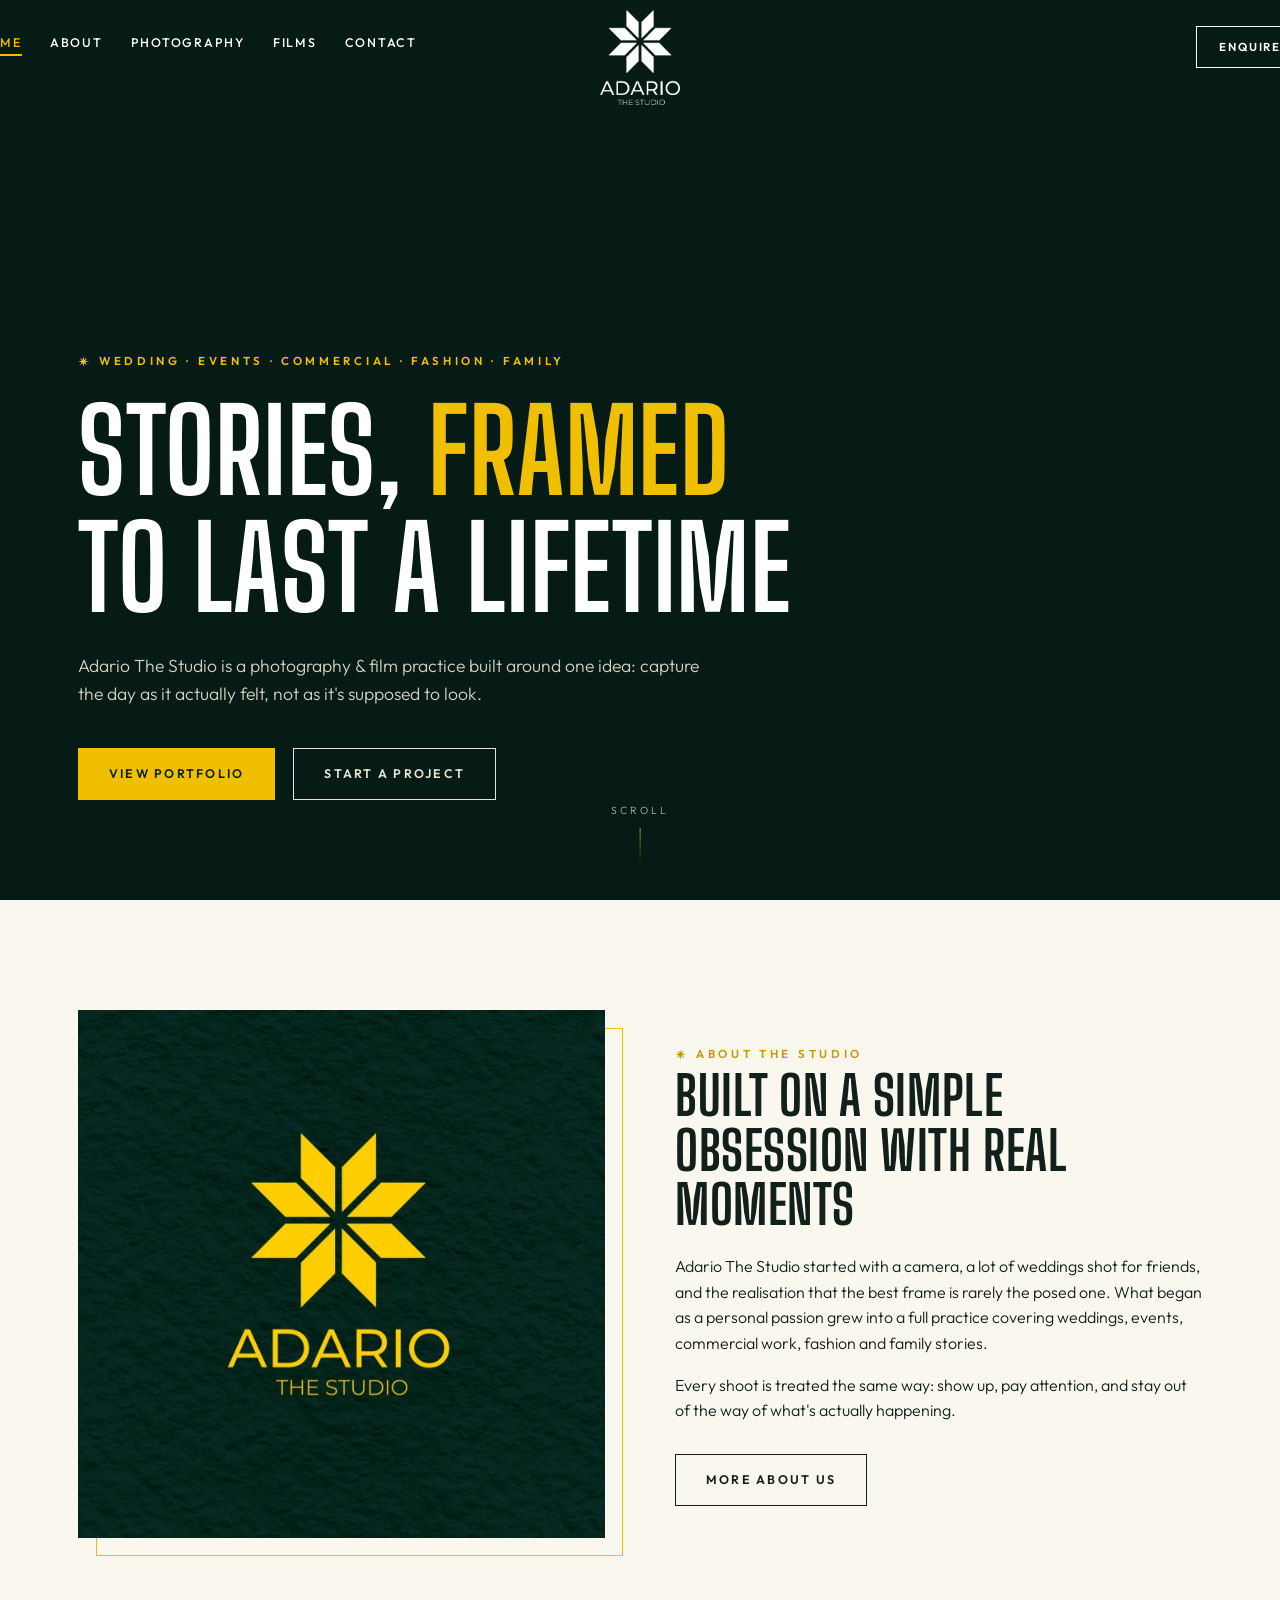
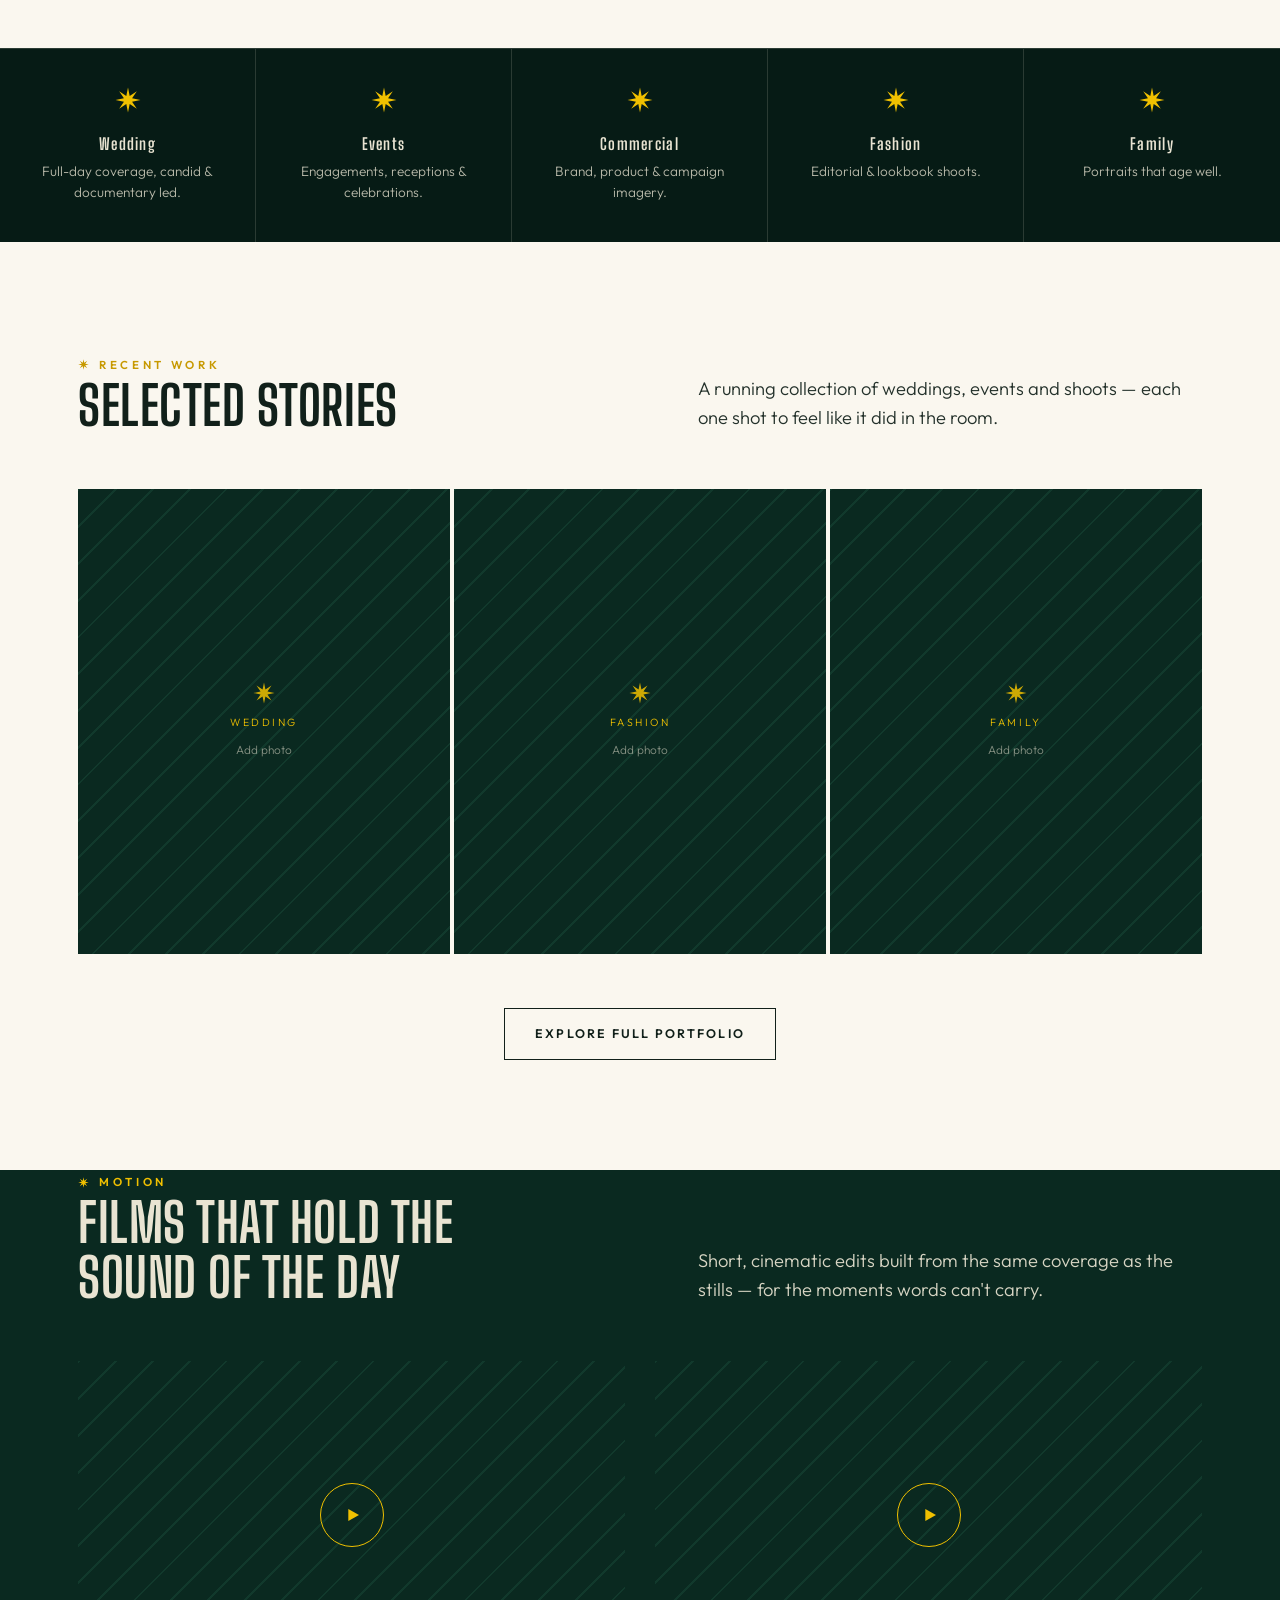
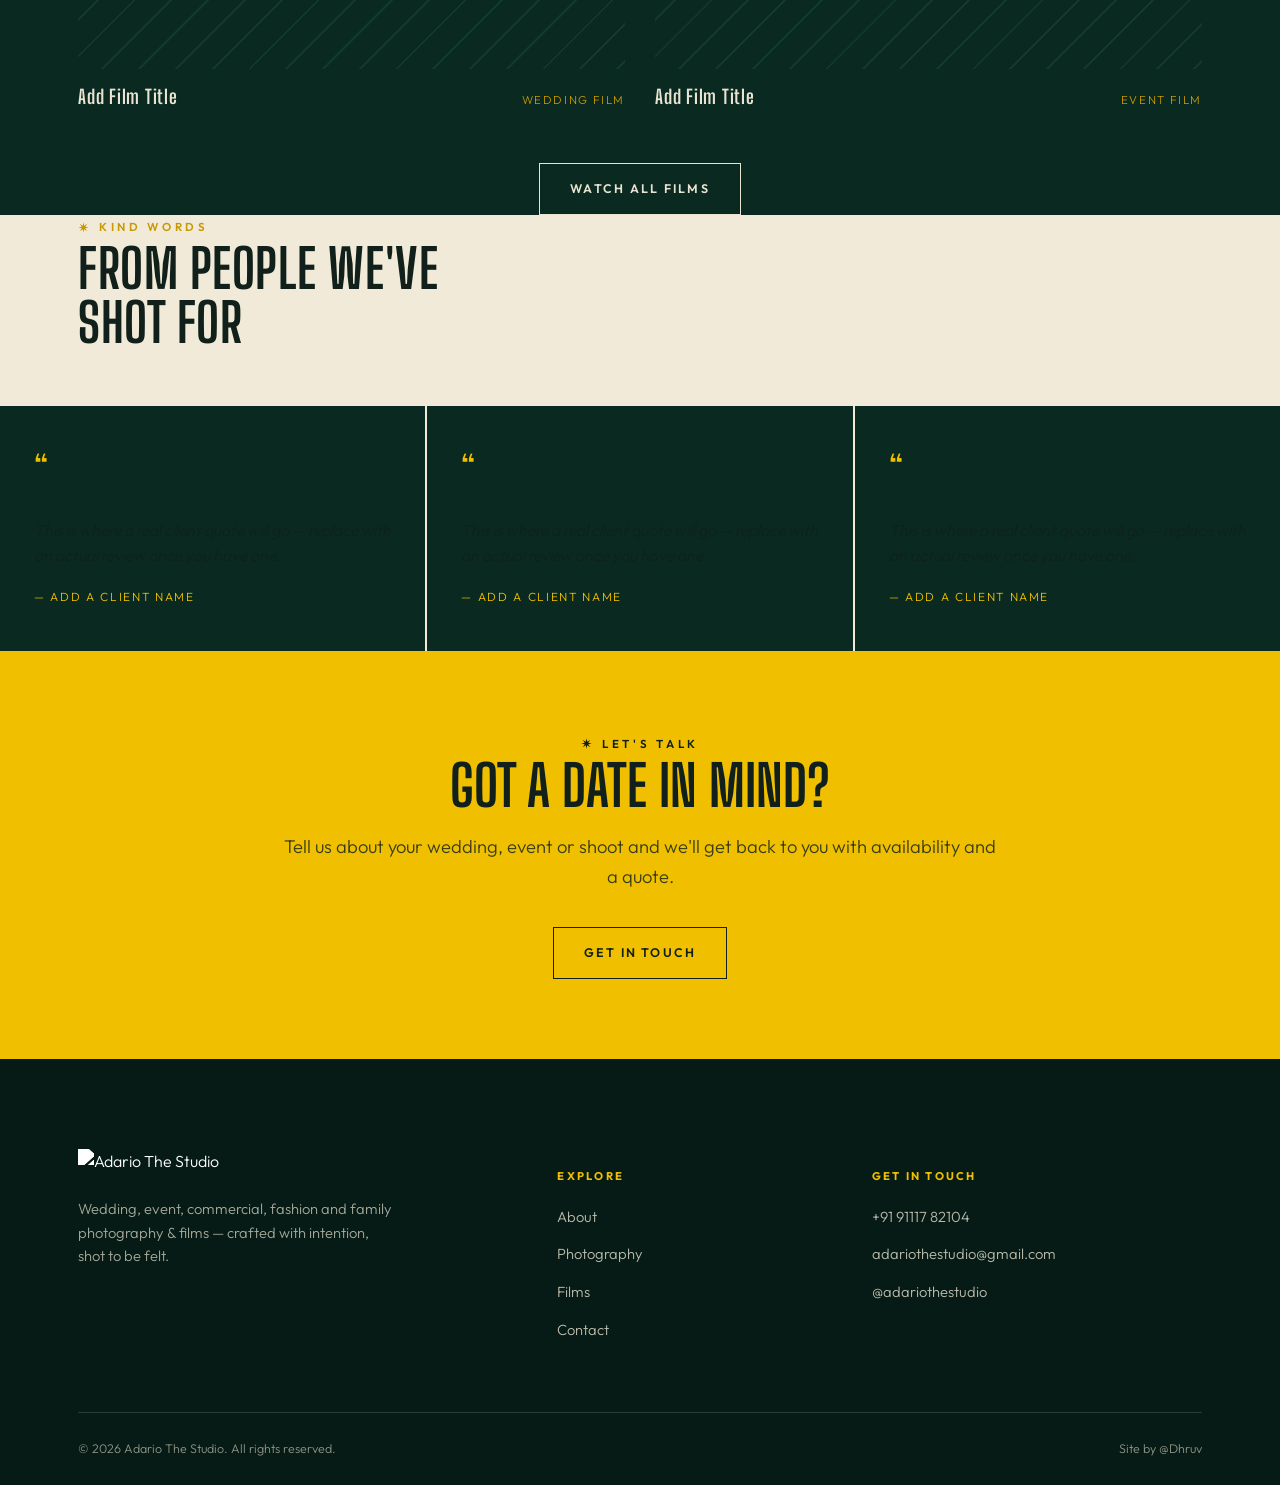
==== index.html @ 3beecd68 "first commit" ====
<!DOCTYPE html>
<html lang="en">
<head>
<meta charset="UTF-8">
<meta name="viewport" content="width=device-width, initial-scale=1.0">
<title>Adario The Studio</title>
<meta name="description" content="Adario The Studio shoots weddings, events, commercial, fashion and family stories — photography and films built to be felt, not just seen.">
<link rel="icon" href="images/adario.jpg">
<link rel="stylesheet" href="styles.css">
</head>
<body>

<a href="#main" class="skip-link">Skip to content</a>

<header class="site-header" id="siteHeader">
  <div class="container header-grid">
    <nav class="main-nav" id="mainNav" aria-label="Primary">
      <ul>
        <li><a href="index.html" aria-current="page">Home</a></li>
        <li><a href="about.html">About</a></li>
        <li><a href="photography.html">Photography</a></li>
        <li><a href="films.html">Films</a></li>
        <li><a href="contact.html">Contact</a></li>
      </ul>
    </nav>

    <a href="index.html" class="brand">
      <img src="images/Asset.png" alt="Adario The Studio logo">
    </a>

    <div class="header-actions">
      <a href="contact.html" class="nav-cta">Enquire</a>
      <button class="nav-toggle" id="navToggle" aria-expanded="false" aria-controls="mainNav" aria-label="Toggle menu"><span></span></button>
    </div>
  </div>
</header>

<main id="main">

  <!-- ============ HERO ============ -->
   <section class="hero">
    <div class="container hero-content">
      <span class="eyebrow">
        <svg class="star" viewBox="0 0 100 100" aria-hidden="true"><path d="M 50.0,2.0 L 56.51,34.29 L 83.94,16.06 L 65.71,43.49 L 98.0,50.0 L 65.71,56.51 L 83.94,83.94 L 56.51,65.71 L 50.0,98.0 L 43.49,65.71 L 16.06,83.94 L 34.29,56.51 L 2.0,50.0 L 34.29,43.49 L 16.06,16.06 L 43.49,34.29 Z"/></svg>
        Wedding · Events · Commercial · Fashion · Family
      </span>
      <h1 class="hero-title">Stories, <em>framed</em><br>to last a lifetime</h1>
      <p class="hero-sub">Adario The Studio is a photography &amp; film practice built around one idea: capture the day as it actually felt, not as it's supposed to look.</p>
      <div class="hero-actions">
        <a href="photography.html" class="btn btn-gold">View Portfolio</a>
        <a href="contact.html" class="btn btn-outline">Start a Project</a>
      </div>
    </div>
    <span class="scroll-cue">Scroll</span>
  </section> 

  <!-- ============ ABOUT TEASER ============ -->
  <section class="section">
    <div class="container split reveal">
      <div class="split-media">
        <img src="images/adario.jpg" alt="Adario The Studio brand seal">
        <div class="frame" aria-hidden="true"></div>
      </div>
      <div>
        <span class="eyebrow">
          <svg class="star" viewBox="0 0 100 100" aria-hidden="true"><path d="M 50.0,2.0 L 56.51,34.29 L 83.94,16.06 L 65.71,43.49 L 98.0,50.0 L 65.71,56.51 L 83.94,83.94 L 56.51,65.71 L 50.0,98.0 L 43.49,65.71 L 16.06,83.94 L 34.29,56.51 L 2.0,50.0 L 34.29,43.49 L 16.06,16.06 L 43.49,34.29 Z"/></svg>
          About The Studio
        </span>
        <h2 class="heading-lg">Built on a simple obsession with real moments</h2>
        <div class="body-copy">
          <p>Adario The Studio started with a camera, a lot of weddings shot for friends, and the realisation that the best frame is rarely the posed one. What began as a personal passion grew into a full practice covering weddings, events, commercial work, fashion and family stories.</p>
          <p>Every shoot is treated the same way: show up, pay attention, and stay out of the way of what's actually happening.</p>
        </div>
        <a href="about.html" class="btn btn-outline" style="margin-top:30px;">More About Us</a>
      </div>
    </div>
  </section>

  <!-- ============ SERVICES STRIP ============ -->
  <section class="section--ink" style="padding: 0;">
    <div class="services-grid">
      <div class="service-card">
        <svg class="star" viewBox="0 0 100 100" aria-hidden="true"><path d="M 50.0,2.0 L 56.51,34.29 L 83.94,16.06 L 65.71,43.49 L 98.0,50.0 L 65.71,56.51 L 83.94,83.94 L 56.51,65.71 L 50.0,98.0 L 43.49,65.71 L 16.06,83.94 L 34.29,56.51 L 2.0,50.0 L 34.29,43.49 L 16.06,16.06 L 43.49,34.29 Z"/></svg>
        <h3>Wedding</h3>
        <p>Full-day coverage, candid &amp; documentary led.</p>
      </div>
      <div class="service-card">
        <svg class="star" viewBox="0 0 100 100" aria-hidden="true"><path d="M 50.0,2.0 L 56.51,34.29 L 83.94,16.06 L 65.71,43.49 L 98.0,50.0 L 65.71,56.51 L 83.94,83.94 L 56.51,65.71 L 50.0,98.0 L 43.49,65.71 L 16.06,83.94 L 34.29,56.51 L 2.0,50.0 L 34.29,43.49 L 16.06,16.06 L 43.49,34.29 Z"/></svg>
        <h3>Events</h3>
        <p>Engagements, receptions &amp; celebrations.</p>
      </div>
      <div class="service-card">
        <svg class="star" viewBox="0 0 100 100" aria-hidden="true"><path d="M 50.0,2.0 L 56.51,34.29 L 83.94,16.06 L 65.71,43.49 L 98.0,50.0 L 65.71,56.51 L 83.94,83.94 L 56.51,65.71 L 50.0,98.0 L 43.49,65.71 L 16.06,83.94 L 34.29,56.51 L 2.0,50.0 L 34.29,43.49 L 16.06,16.06 L 43.49,34.29 Z"/></svg>
        <h3>Commercial</h3>
        <p>Brand, product &amp; campaign imagery.</p>
      </div>
      <div class="service-card">
        <svg class="star" viewBox="0 0 100 100" aria-hidden="true"><path d="M 50.0,2.0 L 56.51,34.29 L 83.94,16.06 L 65.71,43.49 L 98.0,50.0 L 65.71,56.51 L 83.94,83.94 L 56.51,65.71 L 50.0,98.0 L 43.49,65.71 L 16.06,83.94 L 34.29,56.51 L 2.0,50.0 L 34.29,43.49 L 16.06,16.06 L 43.49,34.29 Z"/></svg>
        <h3>Fashion</h3>
        <p>Editorial &amp; lookbook shoots.</p>
      </div>
      <div class="service-card">
        <svg class="star" viewBox="0 0 100 100" aria-hidden="true"><path d="M 50.0,2.0 L 56.51,34.29 L 83.94,16.06 L 65.71,43.49 L 98.0,50.0 L 65.71,56.51 L 83.94,83.94 L 56.51,65.71 L 50.0,98.0 L 43.49,65.71 L 16.06,83.94 L 34.29,56.51 L 2.0,50.0 L 34.29,43.49 L 16.06,16.06 L 43.49,34.29 Z"/></svg>
        <h3>Family</h3>
        <p>Portraits that age well.</p>
      </div>
    </div>
  </section>

  <!-- ============ PORTFOLIO PREVIEW ============ -->
  <section class="section">
    <div class="container">
      <div class="section-head reveal">
        <div>
          <span class="eyebrow">
            <svg class="star" viewBox="0 0 100 100" aria-hidden="true"><path d="M 50.0,2.0 L 56.51,34.29 L 83.94,16.06 L 65.71,43.49 L 98.0,50.0 L 65.71,56.51 L 83.94,83.94 L 56.51,65.71 L 50.0,98.0 L 43.49,65.71 L 16.06,83.94 L 34.29,56.51 L 2.0,50.0 L 34.29,43.49 L 16.06,16.06 L 43.49,34.29 Z"/></svg>
            Recent Work
          </span>
          <h2 class="heading-lg">Selected stories</h2>
        </div>
        <p class="lede">A running collection of weddings, events and shoots — each one shot to feel like it did in the room.</p>
      </div>

      <div class="portfolio-grid reveal">
        <a class="tile" href="photography.html">
          <div class="tile-placeholder">
            <svg class="star" viewBox="0 0 100 100" aria-hidden="true"><path d="M 50.0,2.0 L 56.51,34.29 L 83.94,16.06 L 65.71,43.49 L 98.0,50.0 L 65.71,56.51 L 83.94,83.94 L 56.51,65.71 L 50.0,98.0 L 43.49,65.71 L 16.06,83.94 L 34.29,56.51 L 2.0,50.0 L 34.29,43.49 L 16.06,16.06 L 43.49,34.29 Z"/></svg>
            <span class="cat">Wedding</span>
            <span class="hint">Add photo</span>
          </div>
          <div class="tile-overlay"><span>View Story</span></div>
        </a>
        <a class="tile" href="photography.html">
          <div class="tile-placeholder">
            <svg class="star" viewBox="0 0 100 100" aria-hidden="true"><path d="M 50.0,2.0 L 56.51,34.29 L 83.94,16.06 L 65.71,43.49 L 98.0,50.0 L 65.71,56.51 L 83.94,83.94 L 56.51,65.71 L 50.0,98.0 L 43.49,65.71 L 16.06,83.94 L 34.29,56.51 L 2.0,50.0 L 34.29,43.49 L 16.06,16.06 L 43.49,34.29 Z"/></svg>
            <span class="cat">Fashion</span>
            <span class="hint">Add photo</span>
          </div>
          <div class="tile-overlay"><span>View Story</span></div>
        </a>
        <a class="tile" href="photography.html">
          <div class="tile-placeholder">
            <svg class="star" viewBox="0 0 100 100" aria-hidden="true"><path d="M 50.0,2.0 L 56.51,34.29 L 83.94,16.06 L 65.71,43.49 L 98.0,50.0 L 65.71,56.51 L 83.94,83.94 L 56.51,65.71 L 50.0,98.0 L 43.49,65.71 L 16.06,83.94 L 34.29,56.51 L 2.0,50.0 L 34.29,43.49 L 16.06,16.06 L 43.49,34.29 Z"/></svg>
            <span class="cat">Family</span>
            <span class="hint">Add photo</span>
          </div>
          <div class="tile-overlay"><span>View Story</span></div>
        </a>
      </div>

      <div style="text-align:center; margin-top:54px;" class="reveal">
        <a href="photography.html" class="btn btn-outline">Explore Full Portfolio</a>
      </div>
    </div>
  </section>

  <!-- ============ FILMS PREVIEW ============ -->
  <section class="section--dark">
    <div class="container">
      <div class="section-head reveal">
        <div>
          <span class="eyebrow">
            <svg class="star" viewBox="0 0 100 100" aria-hidden="true"><path d="M 50.0,2.0 L 56.51,34.29 L 83.94,16.06 L 65.71,43.49 L 98.0,50.0 L 65.71,56.51 L 83.94,83.94 L 56.51,65.71 L 50.0,98.0 L 43.49,65.71 L 16.06,83.94 L 34.29,56.51 L 2.0,50.0 L 34.29,43.49 L 16.06,16.06 L 43.49,34.29 Z"/></svg>
            Motion
          </span>
          <h2 class="heading-lg">Films that hold the sound of the day</h2>
        </div>
        <p class="lede">Short, cinematic edits built from the same coverage as the stills — for the moments words can't carry.</p>
      </div>

      <div class="films-grid reveal">
        <a class="film-card" href="films.html">
          <div class="film-frame">
            <div class="play-btn"><svg viewBox="0 0 24 24"><path d="M5 3l16 9-16 9V3z"/></svg></div>
          </div>
          <div class="film-meta"><h3>Add Film Title</h3><span>Wedding Film</span></div>
        </a>
        <a class="film-card" href="films.html">
          <div class="film-frame">
            <div class="play-btn"><svg viewBox="0 0 24 24"><path d="M5 3l16 9-16 9V3z"/></svg></div>
          </div>
          <div class="film-meta"><h3>Add Film Title</h3><span>Event Film</span></div>
        </a>
      </div>

      <div style="text-align:center; margin-top:54px;" class="reveal">
        <a href="films.html" class="btn btn-outline">Watch All Films</a>
      </div>
    </div>
  </section>

  <!-- ============ TESTIMONIALS ============ -->
  <section class="section--alt">
    <div class="container">
      <div class="section-head reveal">
        <div>
          <span class="eyebrow">
            <svg class="star" viewBox="0 0 100 100" aria-hidden="true"><path d="M 50.0,2.0 L 56.51,34.29 L 83.94,16.06 L 65.71,43.49 L 98.0,50.0 L 65.71,56.51 L 83.94,83.94 L 56.51,65.71 L 50.0,98.0 L 43.49,65.71 L 16.06,83.94 L 34.29,56.51 L 2.0,50.0 L 34.29,43.49 L 16.06,16.06 L 43.49,34.29 Z"/></svg>
            Kind Words
          </span>
          <h2 class="heading-lg">From people we've shot for</h2>
        </div>
      </div>
    </div>
    <div class="testimonial-grid reveal">
      <div class="testimonial-card">
        <span class="quote-mark">&ldquo;</span>
        <p class="quote">This is where a real client quote will go — replace with an actual review once you have one.</p>
        <span class="who">— Add a client name</span>
      </div>
      <div class="testimonial-card">
        <span class="quote-mark">&ldquo;</span>
        <p class="quote">This is where a real client quote will go — replace with an actual review once you have one.</p>
        <span class="who">— Add a client name</span>
      </div>
      <div class="testimonial-card">
        <span class="quote-mark">&ldquo;</span>
        <p class="quote">This is where a real client quote will go — replace with an actual review once you have one.</p>
        <span class="who">— Add a client name</span>
      </div>
    </div>
  </section>

  <!-- ============ CTA ============ -->
  <section class="cta-band">
    <div class="container reveal">
      <span class="eyebrow" style="color: var(--ink-900);">
        <svg class="star" viewBox="0 0 100 100" aria-hidden="true" style="fill:var(--ink-900);"><path d="M 50.0,2.0 L 56.51,34.29 L 83.94,16.06 L 65.71,43.49 L 98.0,50.0 L 65.71,56.51 L 83.94,83.94 L 56.51,65.71 L 50.0,98.0 L 43.49,65.71 L 16.06,83.94 L 34.29,56.51 L 2.0,50.0 L 34.29,43.49 L 16.06,16.06 L 43.49,34.29 Z"/></svg>
        Let's Talk
      </span>
      <h2>Got a date in mind?</h2>
      <p class="lede">Tell us about your wedding, event or shoot and we'll get back to you with availability and a quote.</p>
      <a href="contact.html" class="btn btn-outline">Get In Touch</a>
    </div>
  </section>

</main>

<footer class="site-footer">
  <div class="container">
    <div class="footer-grid">
      <div class="footer-brand">
        <img src="images/asset.png" alt="Adario The Studio">
        <p>Wedding, event, commercial, fashion and family photography &amp; films — crafted with intention, shot to be felt.</p>
      </div>
      <div class="footer-col">
        <h5>Explore</h5>
        <ul>
          <li><a href="about.html">About</a></li>
          <li><a href="photography.html">Photography</a></li>
          <li><a href="films.html">Films</a></li>
          <li><a href="contact.html">Contact</a></li>
        </ul>
      </div>
      <div class="footer-col">
        <h5>Get In Touch</h5>
        <ul>
          <li><a href="tel:+919111782104">+91 91117 82104</a></li>
          <li><a href="mailto:adariothestudio@gmail.com">adariothestudio@gmail.com</a></li>
          <li><a href="https://www.instagram.com/adariothestudio/" target="_blank" rel="noopener">@adariothestudio</a></li>
        </ul>
      </div>
    </div>
    <div class="footer-bottom">
      <span>&copy; <span id="year"></span> Adario The Studio. All rights reserved.</span>
      <span>Site by @Dhruv</span>
    </div>
  </div>
</footer>

<script src="script.js"></script>
</body>
</html>
---- styles.css ----
/* =================================================================
   ADARIO THE STUDIO — Design System   0210234945
   Palette pulled directly from the brand mark: deep forest green
   ground, warm gold star. The 8-point star is reused throughout
   as the site's signature motif (dividers, hover marks, watermark).
   ================================================================= */

@import url('https://fonts.googleapis.com/css2?family=Big+Shoulders+Display:wght@500;600;700;800&family=Outfit:wght@300;400;500;600&display=swap');

:root {
  /* Color */
  --green-950: #061b15;
  --green-900: #0a2920;
  --green-800: #11392c;
  --green-700: #1c4d3b;
  --gold-500: #f0c000;
  --gold-600: #c79900;
  --gold-100: #f4e4a6;
  --cream-50:  #faf7ef;
  --cream-100: #f1ead8;
  --ink-900:   #11201a;
  --paper-text:#e9e4d2;
  --line-on-dark: rgba(233, 228, 210, 0.16);
  --line-on-light: rgba(17, 32, 26, 0.12);

  /* Type */
  --font-display: "Big Shoulders Display", sans-serif;
  --font-body: "Outfit", sans-serif;

  /* Layout */
  --container: 1180px;
  --header-h: 84px;
}

/* ---------- Reset ---------- */
*, *::before, *::after { box-sizing: border-box; }
html { scroll-behavior: smooth; }
body {
  margin: 0;
  font-family: var(--font-body);
  background: var(--cream-50);
  color: var(--ink-900);
  font-weight: 300;
  line-height: 1.6;
  -webkit-font-smoothing: antialiased;
}
img { max-width: 100%; display: block; }
a { color: inherit; }
ul { margin: 0; padding: 0; list-style: none; }
h1, h2, h3, h4 { margin: 0; font-family: var(--font-display); font-weight: 700; line-height: 1.02; }
p { margin: 0; }
button { font-family: inherit; cursor: pointer; }

@media (prefers-reduced-motion: reduce) {
  html { scroll-behavior: auto; }
  *, *::before, *::after { animation-duration: 0.001ms !important; animation-iteration-count: 1 !important; transition-duration: 0.001ms !important; }
}

/* Skip link */
.skip-link {
  position: absolute;
  left: -999px;
  top: 0;
  background: var(--gold-500);
  color: var(--ink-900);
  padding: 12px 18px;
  z-index: 999;
  font-weight: 600;
}
.skip-link:focus { left: 12px; top: 12px; }

:focus-visible {
  outline: 2px solid var(--gold-500);
  outline-offset: 3px;
}

/* ---------- Utility ---------- */
.container { max-width: var(--container); margin: 0 auto; padding: 0 28px; }
.section { padding: 110px 0; }
.section--tight { padding: 70px 0; }
.section--dark { background: var(--green-900); color: var(--paper-text); }
.section--ink { background: var(--green-950); color: var(--paper-text); }
.section--alt { background: var(--cream-100); }

.eyebrow {
  display: inline-flex;
  align-items: center;
  gap: 10px;
  font-family: var(--font-body);
  font-size: 0.72rem;
  font-weight: 600;
  letter-spacing: 0.32em;
  text-transform: uppercase;
  color: var(--gold-600);
}
.section--dark .eyebrow, .section--ink .eyebrow { color: var(--gold-500); }
.eyebrow .star { width: 11px; height: 11px; fill: currentColor; flex-shrink: 0; }

.heading-xl { font-size: clamp(2.6rem, 6vw, 5.2rem); text-transform: uppercase; letter-spacing: 0.01em; }
.heading-lg { font-size: clamp(2.1rem, 4.2vw, 3.4rem); text-transform: uppercase; letter-spacing: 0.01em; }
.heading-md { font-size: clamp(1.5rem, 2.6vw, 2.1rem); text-transform: uppercase; }

.lede { font-size: 1.15rem; font-weight: 300; max-width: 60ch; color: inherit; opacity: 0.92; }

.btn {
  display: inline-flex;
  align-items: center;
  gap: 10px;
  padding: 15px 30px;
  font-family: var(--font-body);
  font-size: 0.78rem;
  font-weight: 600;
  letter-spacing: 0.18em;
  text-transform: uppercase;
  text-decoration: none;
  border: 1px solid transparent;
  transition: transform 0.25s ease, background 0.25s ease, color 0.25s ease, border-color 0.25s ease;
}
.btn-gold { background: var(--gold-500); color: var(--ink-900); }
.btn-gold:hover { background: var(--gold-600); transform: translateY(-2px); }
.btn-outline { border-color: currentColor; color: inherit; background: transparent; }
.btn-outline:hover { background: var(--gold-500); border-color: var(--gold-500); color: var(--ink-900); transform: translateY(-2px); }

.divider {
  display: flex;
  align-items: center;
  gap: 18px;
  margin: 26px 0;
  color: var(--gold-500);
}
.divider::before, .divider::after { content: ""; flex: 1; height: 1px; background: var(--line-on-light); }
.section--dark .divider::before, .section--dark .divider::after,
.section--ink .divider::before, .section--ink .divider::after { background: var(--line-on-dark); }
.divider .star { width: 14px; height: 14px; fill: currentColor; flex-shrink: 0; }

/* Reveal-on-scroll */
.reveal { opacity: 0; transform: translateY(26px); transition: opacity 0.8s ease, transform 0.8s ease; }
.reveal.is-visible { opacity: 1; transform: translateY(0); }

/* ---------- Header ---------- */
.site-header {
  position: absolute;
  top: 0; left: 0; right: 0;
  z-index: 100;
  height: var(--header-h);
  display: flex;
  align-items: center;
  background: transparent;
  transition: background 0.35s ease, box-shadow 0.35s ease;
}
.site-header.is-scrolled,
.site-header.is-solid {
  background: var(--cream-50);
  box-shadow: 0 1px 0 var(--line-on-light);
}

body { padding-top: 0; }
.site-header .container {
  display: grid;
  grid-template-columns: minmax(0, 1fr) auto minmax(0, 1fr);
  align-items: center;
  width: 100%;
  gap: 16px;
}

.brand {
  display: flex;
  align-items: center;
  gap: 12px;
  text-decoration: none;
  justify-self: center;
  grid-column: 2;
  transition: transform 0.35s ease;
}
.brand img {
  height: 95px;
  width: auto;
  filter: brightness(0) invert(1);
  transition: filter 0.35s ease;
  margin-top: 30px;
  max-width: 100%;
}
.site-header.is-scrolled .brand,
.site-header.is-solid .brand {
  transform: translateY(-10px);
}
.site-header.is-scrolled .brand img,
.site-header.is-solid .brand img { filter: none; }
.brand-word { font-family: var(--font-display); font-size: 1.1rem; letter-spacing: 0.08em; color: #fff; transition: color 0.35s ease; }
.site-header.is-scrolled .brand-word,
.site-header.is-solid .brand-word { color: var(--ink-900); }

.main-nav {
  justify-self: start;
  grid-column: 1;
  margin-left: -100px;
}
.main-nav ul { display: flex; align-items: center; gap: 28px; }
.main-nav a {
  font-size: 0.78rem;
  font-weight: 500;
  letter-spacing: 0.14em;
  text-transform: uppercase;
  text-decoration: none;
  color: #fff;
  position: relative;
  padding-bottom: 4px;
  transition: color 0.35s ease;
}
.site-header.is-scrolled .main-nav a,
.site-header.is-solid .main-nav a { color: var(--ink-900); }
.main-nav a::after {
  content: "";
  position: absolute;
  left: 0; bottom: -2px;
  width: 0; height: 2px;
  background: var(--gold-500);
  transition: width 0.25s ease;
}
.main-nav a:hover::after, .main-nav a[aria-current="page"]::after { width: 100%; }
.main-nav a[aria-current="page"] { color: var(--gold-500) !important; }

.nav-cta {
  display: inline-flex;
  align-items: center;
  margin-top: 10px;
  margin-left: 500px;
  justify-self: end;
  grid-column: 3;
  gap: 8px;
  padding: 11px 22px;
  border: 1px solid currentColor;
  color: #fff;
  font-size: 0.72rem;
  font-weight: 600;
  letter-spacing: 0.16em;
  text-transform: uppercase;
  text-decoration: none;
  transition: all 0.3s ease;
}
.site-header.is-scrolled .nav-cta,
.site-header.is-solid .nav-cta { color: var(--ink-900); }
.nav-cta:hover { background: var(--gold-500); border-color: var(--gold-500); color: var(--ink-900) !important; }

.nav-toggle {
  display: none;
  background: none;
  border: 0;
  width: 30px; height: 22px;
  position: relative;
  padding: 0;
}
.nav-toggle span, .nav-toggle::before, .nav-toggle::after {
  content: "";
  position: absolute;
  left: 0; right: 0;
  height: 2px;
  background: #fff;
  transition: transform 0.3s ease, opacity 0.3s ease, background 0.3s ease;
}
.site-header.is-scrolled .nav-toggle span,
.site-header.is-scrolled .nav-toggle::before,
.site-header.is-scrolled .nav-toggle::after,
.site-header.is-solid .nav-toggle span,
.site-header.is-solid .nav-toggle::before,
.site-header.is-solid .nav-toggle::after { background: var(--ink-900); }
.nav-toggle::before { top: 0; }
.nav-toggle span { top: 10px; }
.nav-toggle::after { top: 20px; }
.nav-toggle[aria-expanded="true"]::before { transform: translateY(10px) rotate(45deg); }
.nav-toggle[aria-expanded="true"]::after { transform: translateY(-10px) rotate(-45deg); }
.nav-toggle[aria-expanded="true"] span { opacity: 0; }

/* ---------- Hero ---------- */
.hero {
  position: relative;
  min-height: 100vh;
  display: flex;
  align-items: flex-end;
  background: var(--green-950) url('images/background.jpg') center 30% / cover no-repeat;
  overflow: hidden;
}
.hero::before {
  content: "";
  position: absolute; inset: 0;
  background: linear-gradient(180deg, rgba(6,27,21,0.55) 0%, rgba(6,27,21,0.35) 38%, rgba(6,27,21,0.92) 100%);
}
.hero-star {
  position: absolute;
  top: 8%;
  right: 6%;
  width: clamp(160px, 24vw, 360px);
  height: auto;
  fill: var(--gold-500);
  opacity: 0.1;
  animation: spin 90s linear infinite;
}
@keyframes spin { to { transform: rotate(360deg); } }

.hero-content {
  position: relative;
  z-index: 2;
  color: var(--paper-text);
  padding-bottom: 100px;
  width: 100%;
}
.hero-content .eyebrow { color: var(--gold-500); margin-bottom: 22px; }
.hero-title {
  font-size: clamp(3rem, 9vw, 7.4rem);
  text-transform: uppercase;
  color: #fff;
  letter-spacing: 0.005em;
}
.hero-title em { font-style: normal; color: var(--gold-500); }
.hero-sub { margin-top: 24px; max-width: 52ch; font-size: 1.1rem; color: var(--paper-text); opacity: 0.9; }
.hero-actions { margin-top: 40px; display: flex; gap: 18px; flex-wrap: wrap; }

.scroll-cue {
  position: absolute;
  bottom: 36px; left: 50%;
  transform: translateX(-50%);
  z-index: 2;
  display: flex; flex-direction: column; align-items: center;
  gap: 8px;
  color: var(--paper-text);
  font-size: 0.65rem;
  letter-spacing: 0.3em;
  text-transform: uppercase;
  opacity: 0.75;
}
.scroll-cue::after {
  content: "";
  width: 1px; height: 36px;
  background: linear-gradient(var(--gold-500), transparent);
  animation: pulse 2.2s ease-in-out infinite;
}
@keyframes pulse { 0%,100% { opacity: 0.3; } 50% { opacity: 1; } }

/* ---------- Page banner (non-home headers) ---------- */
.page-banner {
  position: relative;
  padding: calc(var(--header-h) + 90px) 0 80px;
  background: var(--green-950);
  color: var(--paper-text);
  overflow: hidden;
}
.page-banner .star-bg {
  position: absolute;
  top: -10%; right: -6%;
  width: 46vw; height: auto;
  fill: var(--gold-500);
  opacity: 0.06;
}
.page-banner .container { position: relative; z-index: 1; }
.page-banner h1 { font-size: clamp(2.6rem, 6vw, 4.6rem); text-transform: uppercase; color: #fff; }
.page-banner .lede { margin-top: 18px; }

/* ---------- About / intro split ---------- */
.split {
  display: grid;
  grid-template-columns: 1fr 1fr;
  gap: 70px;
  align-items: center;
}
.split-media { position: relative; }
.split-media img { width: 100%; height: auto; }
.split-media .frame {
  position: absolute;
  inset: 18px -18px -18px 18px;
  border: 1px solid var(--gold-500);
  z-index: -1;
}
.split h2 { margin-bottom: 22px; }
.split .body-copy { margin-top: 20px; display: flex; flex-direction: column; gap: 16px; }
.body-copy p { max-width: 56ch; }

/* ---------- Services strip ---------- */
.services-grid {
  display: grid;
  grid-template-columns: repeat(5, 1fr);
  border-top: 1px solid var(--line-on-dark);
}
.service-card {
  padding: 38px 22px;
  border-right: 1px solid var(--line-on-dark);
  text-align: center;
  transition: background 0.3s ease;
}
.service-card:last-child { border-right: none; }
.service-card:hover { background: var(--green-800); }
.service-card .star { width: 26px; height: 26px; fill: var(--gold-500); margin: 0 auto 16px; }
.service-card h3 { font-size: 1rem; letter-spacing: 0.08em; margin-bottom: 8px; }
.service-card p { font-size: 0.85rem; opacity: 0.78; }

/* ---------- Section header row ---------- */
.section-head {
  display: flex;
  justify-content: space-between;
  align-items: flex-end;
  gap: 30px;
  margin-bottom: 56px;
  flex-wrap: wrap;
}
.section-head h2 { max-width: 16ch; }
.section-head .lede { max-width: 42ch; }

/* ---------- Portfolio / placeholder tiles ---------- */
.portfolio-grid {
  display: grid;
  grid-template-columns: repeat(3, 1fr);
  gap: 4px;
}
.portfolio-grid.is-wide { grid-template-columns: repeat(4, 1fr); }

.tile {
  position: relative;
  aspect-ratio: 4 / 5;
  overflow: hidden;
  text-decoration: none;
  display: block;
}
.tile img { width: 100%; height: 100%; object-fit: cover; transition: transform 0.6s ease; }
.tile:hover img { transform: scale(1.06); }

body.lightbox-open { overflow: hidden; }
.lightbox {
  position: fixed;
  inset: 0;
  z-index: 200;
  display: none;
  align-items: center;
  justify-content: center;
  padding: 24px;
  background: rgba(6, 27, 21, 0.9);
}
.lightbox.is-open { display: flex; }
.lightbox-content {
  position: relative;
  max-width: min(92vw, 1100px);
  max-height: 92vh;
}
.lightbox-content img {
  display: block;
  max-width: 100%;
  max-height: 92vh;
  width: auto;
  height: auto;
  object-fit: contain;
  box-shadow: 0 20px 60px rgba(0, 0, 0, 0.35);
  border: 1px solid rgba(240, 192, 0, 0.35);
}
.lightbox-close {
  position: absolute;
  top: 12px;
  right: 12px;
  width: 42px;
  height: 42px;
  border: 0;
  border-radius: 50%;
  background: var(--cream-50);
  color: var(--ink-900);
  font-size: 1.3rem;
  cursor: pointer;
  display: flex;
  align-items: center;
  justify-content: center;
}

.tile-placeholder {
  position: relative;
  width: 100%; height: 100%;
  background:
    repeating-linear-gradient(135deg, var(--green-800) 0 2px, var(--green-900) 2px 26px);
  display: flex;
  flex-direction: column;
  align-items: center;
  justify-content: center;
  gap: 10px;
  color: var(--paper-text);
  text-align: center;
  padding: 18px;
}
.tile-placeholder .star { width: 22px; height: 22px; fill: var(--gold-500); opacity: 0.85; transition: transform 0.5s ease; }
.tile:hover .tile-placeholder .star { transform: rotate(45deg); }
.tile-placeholder .cat { font-size: 0.66rem; letter-spacing: 0.24em; text-transform: uppercase; color: var(--gold-500); }
.tile-placeholder .hint { font-size: 0.74rem; opacity: 0.55; }
.tile-overlay {
  position: absolute; inset: 0;
  background: linear-gradient(0deg, rgba(6,27,21,0.85) 0%, transparent 55%);
  display: flex; align-items: flex-end;
  padding: 18px;
  opacity: 0;
  transition: opacity 0.3s ease;
}
.tile:hover .tile-overlay { opacity: 1; }
.tile-overlay span { color: #fff; font-size: 0.78rem; letter-spacing: 0.08em; text-transform: uppercase; }

/* Filter tabs (Photography page) */
.filter-bar { display: flex; flex-wrap: wrap; gap: 10px; margin-bottom: 46px; }
.filter-btn {
  background: transparent;
  border: 1px solid var(--line-on-light);
  color: var(--ink-900);
  padding: 10px 20px;
  font-size: 0.72rem;
  letter-spacing: 0.16em;
  text-transform: uppercase;
  transition: all 0.25s ease;
}
.filter-btn:hover { border-color: var(--gold-600); }
.filter-btn.is-active { background: var(--ink-900); border-color: var(--ink-900); color: var(--cream-50); }
.tile[hidden] { display: none; }

/* ---------- Films grid ---------- */
.films-grid { display: grid; grid-template-columns: repeat(2, 1fr); gap: 30px; }
.film-card { text-decoration: none; color: inherit; }
.film-frame {
  position: relative;
  aspect-ratio: 16 / 9;
  background: repeating-linear-gradient(135deg, var(--green-800) 0 2px, var(--green-900) 2px 26px);
  display: flex; align-items: center; justify-content: center;
  overflow: hidden;
}
.film-frame iframe { position: absolute; inset: 0; width: 100%; height: 100%; border: 0; }
.play-btn {
  width: 64px; height: 64px;
  border-radius: 50%;
  border: 1px solid var(--gold-500);
  display: flex; align-items: center; justify-content: center;
  transition: transform 0.3s ease, background 0.3s ease;
}
.play-btn svg { width: 16px; height: 16px; fill: var(--gold-500); margin-left: 3px; }
.film-card:hover .play-btn { transform: scale(1.1); background: var(--gold-500); }
.film-card:hover .play-btn svg { fill: var(--ink-900); }
.film-meta { padding-top: 18px; display: flex; justify-content: space-between; align-items: baseline; gap: 12px; }
.film-meta h3 { font-size: 1.2rem; letter-spacing: 0.04em; }
.film-meta span { font-size: 0.72rem; letter-spacing: 0.14em; text-transform: uppercase; color: var(--gold-600); white-space: nowrap; }

/* ---------- Testimonials ---------- */
.testimonial-grid { display: grid; grid-template-columns: repeat(3, 1fr); gap: 2px; background: var(--line-on-dark); }
.testimonial-card { background: var(--green-900); padding: 44px 34px; display: flex; flex-direction: column; gap: 20px; }
.testimonial-card .quote-mark { font-family: var(--font-display); font-size: 3rem; color: var(--gold-500); line-height: 1; }
.testimonial-card p.quote { font-style: italic; opacity: 0.85; font-size: 0.98rem; }
.testimonial-card .who { font-size: 0.74rem; letter-spacing: 0.14em; text-transform: uppercase; color: var(--gold-500); }

/* ---------- CTA band ---------- */
.cta-band {
  background: var(--gold-500);
  color: var(--ink-900);
  padding: 80px 0;
  text-align: center;
}
.cta-band h2 { font-size: clamp(2rem, 4.4vw, 3.6rem); text-transform: uppercase; }
.cta-band .lede { margin: 18px auto 36px; color: var(--ink-900); opacity: 0.82; }
.cta-band .btn-outline { border-color: var(--ink-900); }
.cta-band .btn-outline:hover { background: var(--ink-900); color: var(--gold-500) !important; }

/* ---------- Contact page ---------- */
.contact-grid { display: grid; grid-template-columns: 0.9fr 1.1fr; gap: 70px; }
.info-card { display: flex; flex-direction: column; gap: 30px; }
.info-row { display: flex; gap: 16px; align-items: flex-start; }
.info-row .star { width: 18px; height: 18px; fill: var(--gold-500); flex-shrink: 0; margin-top: 4px; }
.info-row h4 { font-size: 0.72rem; letter-spacing: 0.2em; text-transform: uppercase; color: var(--gold-600); margin-bottom: 6px; }
.info-row a, .info-row p { text-decoration: none; font-size: 1.02rem; }

.field { margin-bottom: 22px; }
.field label {
  display: block;
  font-size: 0.7rem;
  letter-spacing: 0.18em;
  text-transform: uppercase;
  margin-bottom: 8px;
  color: var(--gold-600);
}
.field input, .field select, .field textarea {
  width: 100%;
  background: transparent;
  border: none;
  border-bottom: 1px solid var(--line-on-light);
  padding: 12px 2px;
  font-family: var(--font-body);
  font-size: 1rem;
  color: var(--ink-900);
  transition: border-color 0.25s ease;
}
.field input:focus, .field select:focus, .field textarea:focus { border-color: var(--gold-600); }
.field-row { display: grid; grid-template-columns: 1fr 1fr; gap: 24px; }
.form-note { font-size: 0.82rem; opacity: 0.65; margin-top: -6px; margin-bottom: 26px; }

/* ---------- Footer ---------- */
.site-footer { background: var(--green-950); color: var(--paper-text); padding: 90px 0 0; }
.footer-grid {
  display: grid;
  grid-template-columns: 1.3fr 0.8fr 1fr;
  gap: 50px;
  padding-bottom: 70px;
  border-bottom: 1px solid var(--line-on-dark);
}
.footer-brand img { height: 30px; filter: brightness(0) invert(1); margin-bottom: 18px; }
.footer-brand p { max-width: 32ch; opacity: 0.7; font-size: 0.92rem; }
.footer-col h5 { font-size: 0.7rem; letter-spacing: 0.2em; text-transform: uppercase; color: var(--gold-500); margin-bottom: 18px; }
.footer-col ul { display: flex; flex-direction: column; gap: 12px; }
.footer-col a { text-decoration: none; opacity: 0.8; font-size: 0.92rem; transition: opacity 0.2s ease, color 0.2s ease; }
.footer-col a:hover { opacity: 1; color: var(--gold-500); }
.footer-bottom {
  display: flex; justify-content: space-between; align-items: center;
  padding: 26px 0;
  font-size: 0.78rem;
  opacity: 0.6;
  flex-wrap: wrap;
  gap: 10px;
}
.footer-bottom a { text-decoration: none; }
.footer-bottom a:hover { color: var(--gold-500); }

/* ---------- Responsive ---------- */
@media (max-width: 980px) {
  .services-grid { grid-template-columns: repeat(2, 1fr); }
  .service-card { border-bottom: 1px solid var(--line-on-dark); }
  .service-card:nth-child(2n) { border-right: none; }
  .split { grid-template-columns: 1fr; gap: 44px; }
  .contact-grid { grid-template-columns: 1fr; gap: 50px; }
  .footer-grid { grid-template-columns: 1fr 1fr; }
  .footer-brand { grid-column: 1 / -1; }
  .testimonial-grid { grid-template-columns: 1fr; }
  .portfolio-grid, .portfolio-grid.is-wide { grid-template-columns: repeat(2, 1fr); }
  .films-grid { grid-template-columns: 1fr; }
}

@media (max-width: 760px) {
  .nav-toggle { display: block; }
  .main-nav {
    position: fixed;
    inset: var(--header-h) 0 0 0;
    background: var(--green-950);
    transform: translateX(100%);
    transition: transform 0.4s ease;
    padding: 50px 28px;
  }
  .main-nav.is-open { transform: translateX(0); }
  .main-nav ul { flex-direction: column; align-items: flex-start; gap: 26px; }
  .main-nav a { color: var(--paper-text) !important; font-size: 1.1rem; }
  .nav-cta { display: none; }
  .main-nav .mobile-cta { display: inline-flex; margin-top: 10px; }

  .section { padding: 70px 0; }
  .section-head { flex-direction: column; align-items: flex-start; }
  .services-grid { grid-template-columns: 1fr; }
  .service-card { border-right: none; }
  .field-row { grid-template-columns: 1fr; gap: 0; }
  .footer-grid { grid-template-columns: 1fr; }
  .footer-bottom { flex-direction: column; text-align: center; }
}
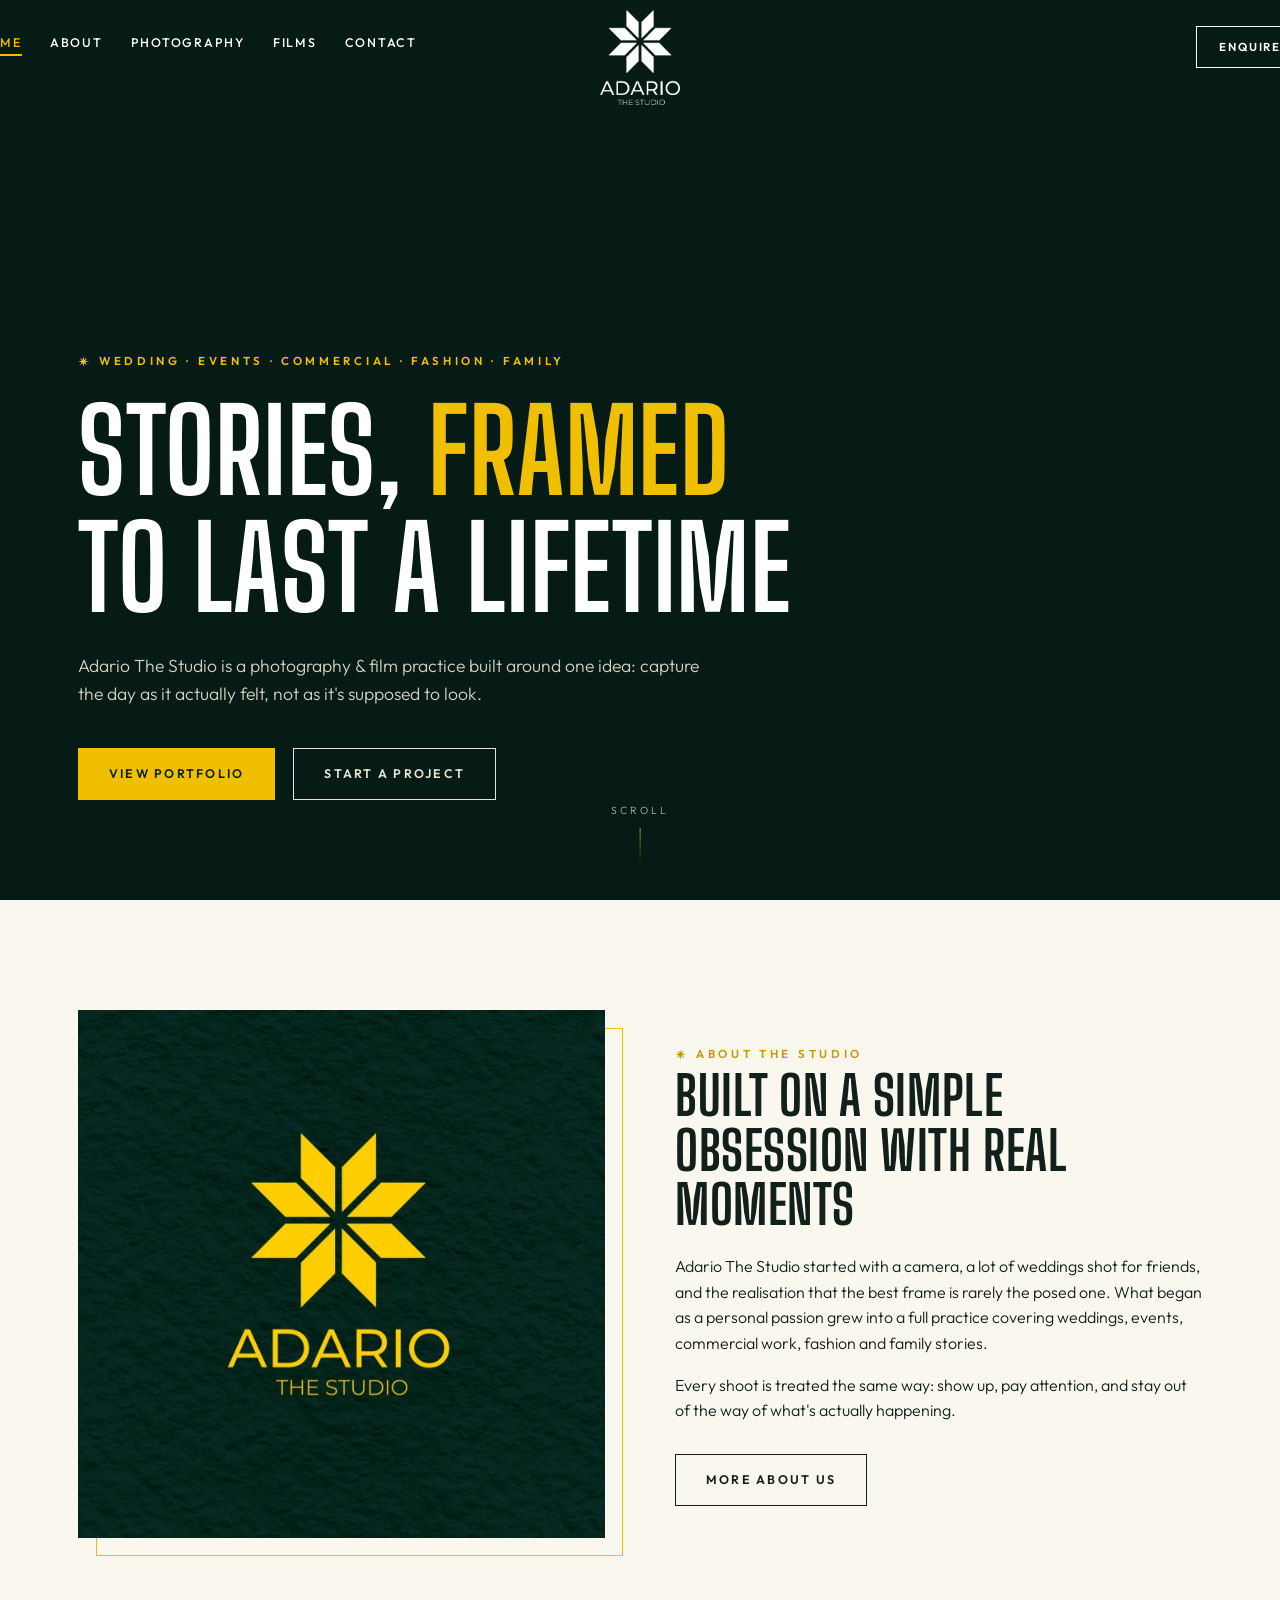
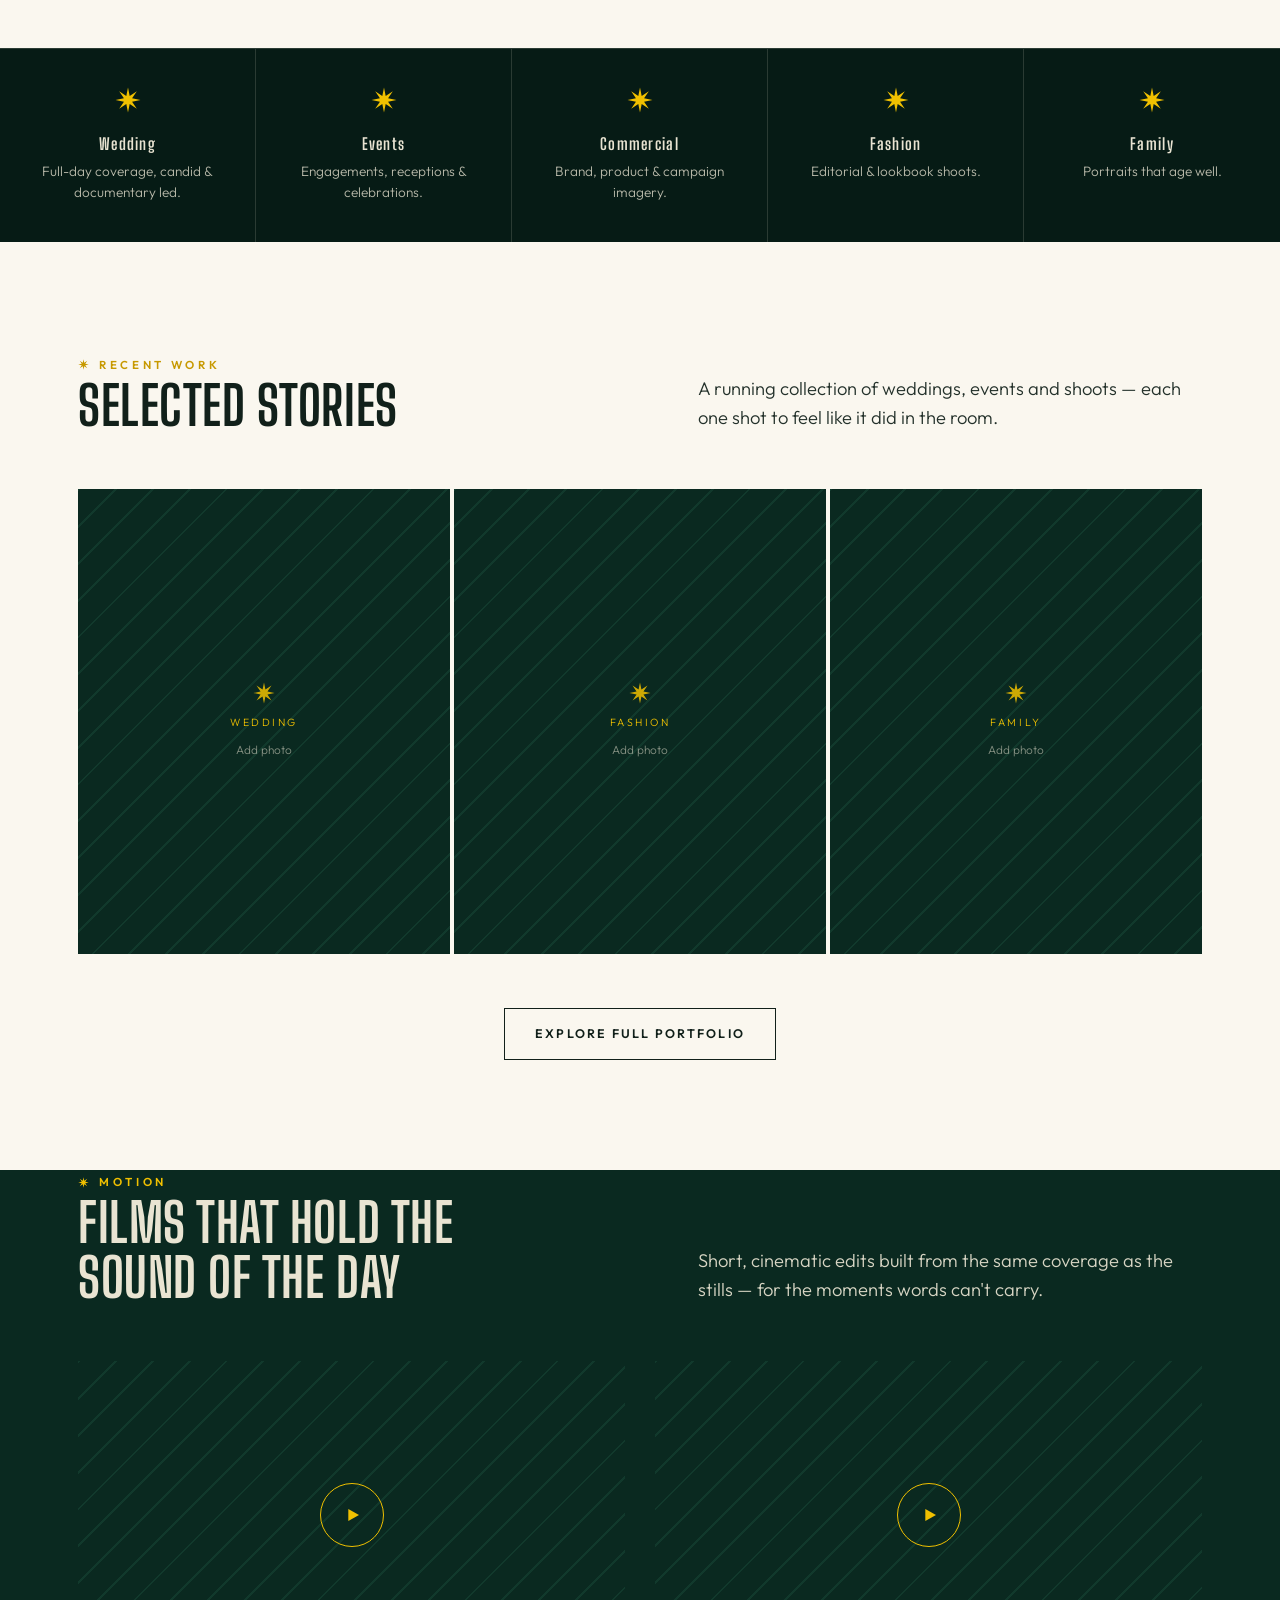
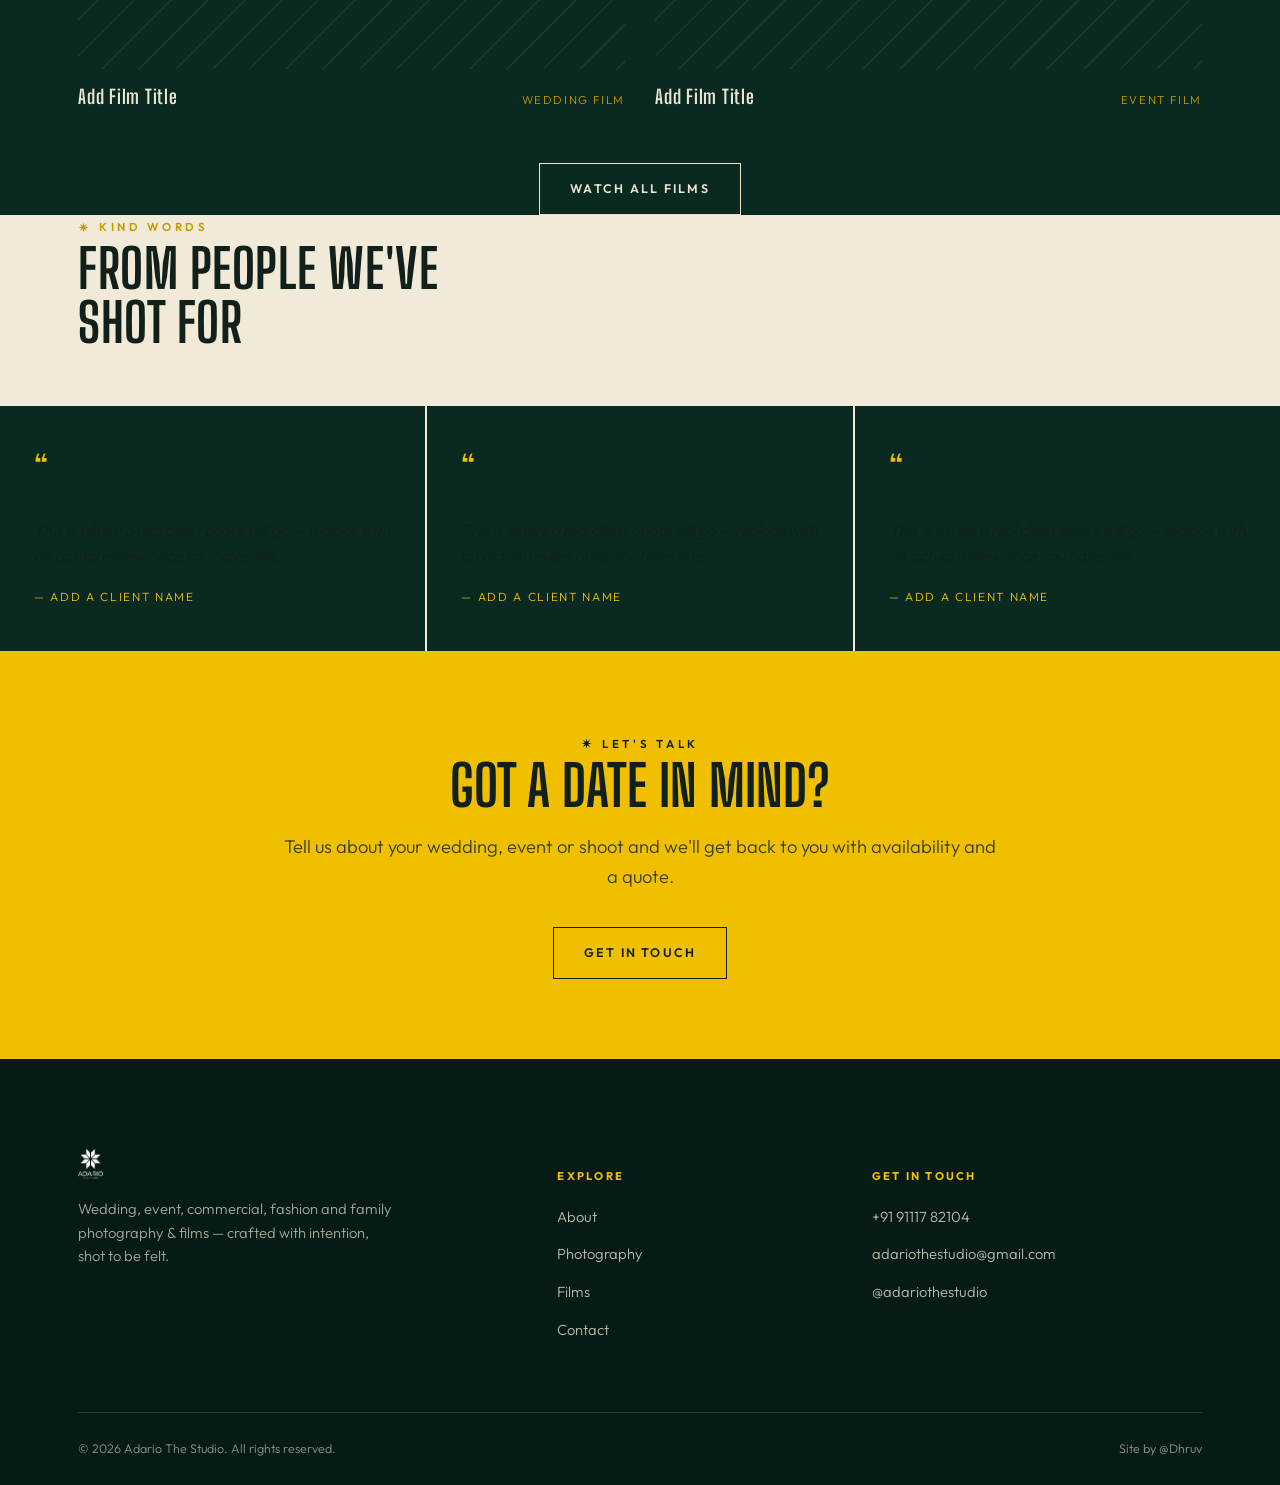
==== commit 2a7dd5fb: "Fix image filename case in footer" ====
--- a/index.html
+++ b/index.html
@@ -240,7 +240,7 @@
   <div class="container">
     <div class="footer-grid">
       <div class="footer-brand">
-        <img src="images/asset.png" alt="Adario The Studio">
+        <img src="images/Asset.png" alt="Adario The Studio">
         <p>Wedding, event, commercial, fashion and family photography &amp; films — crafted with intention, shot to be felt.</p>
       </div>
       <div class="footer-col">
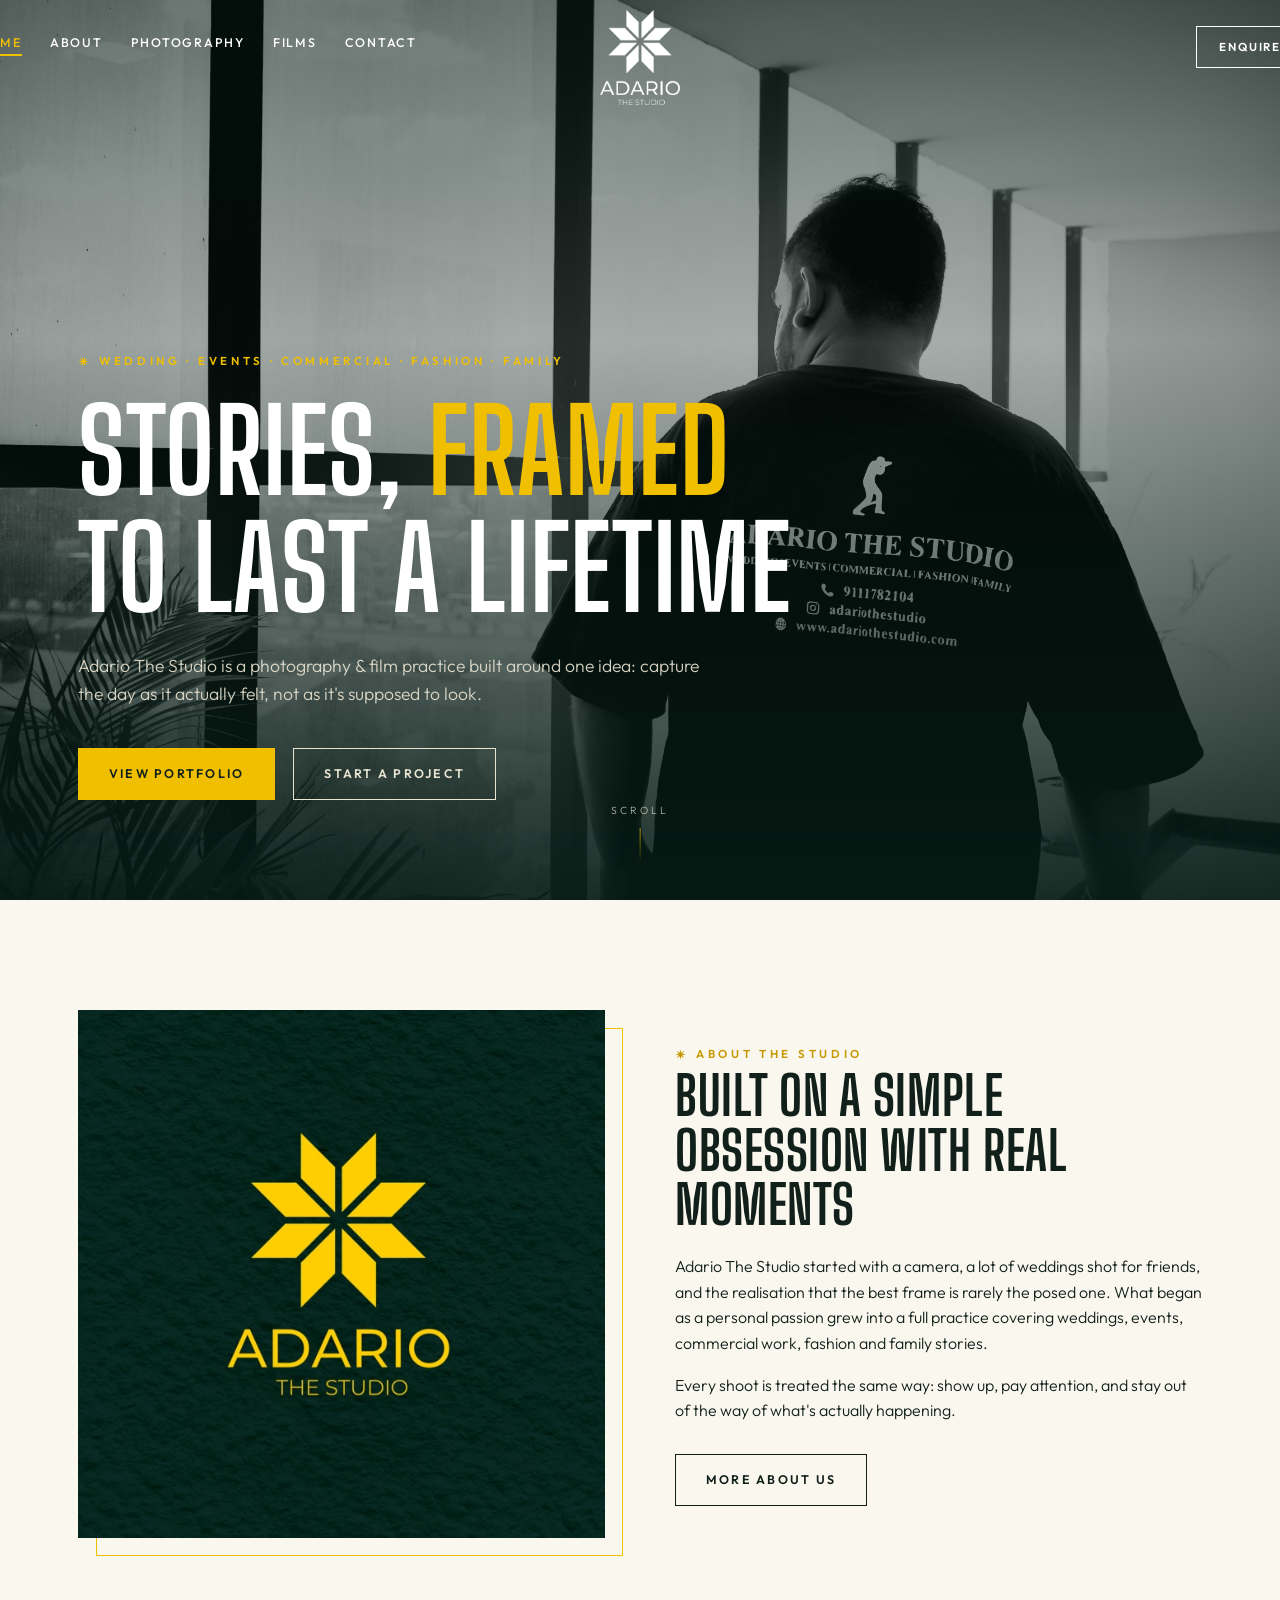
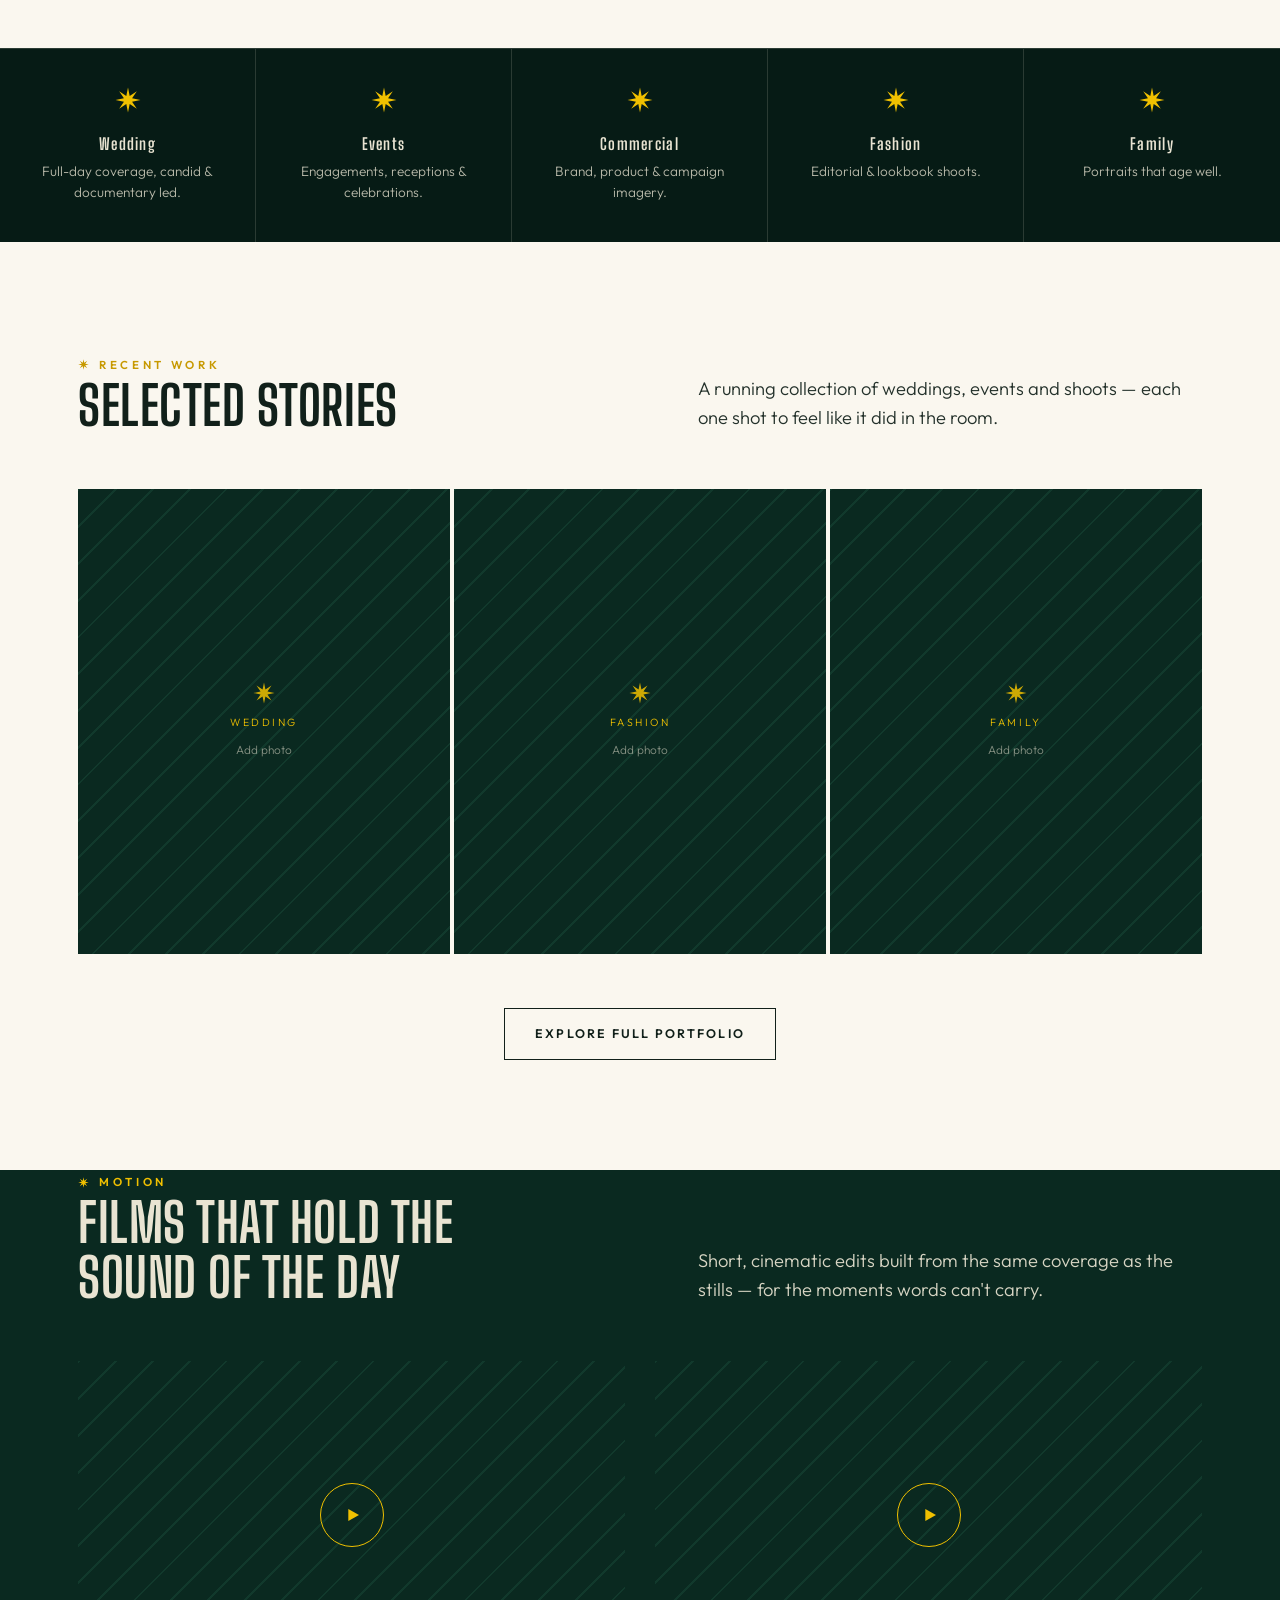
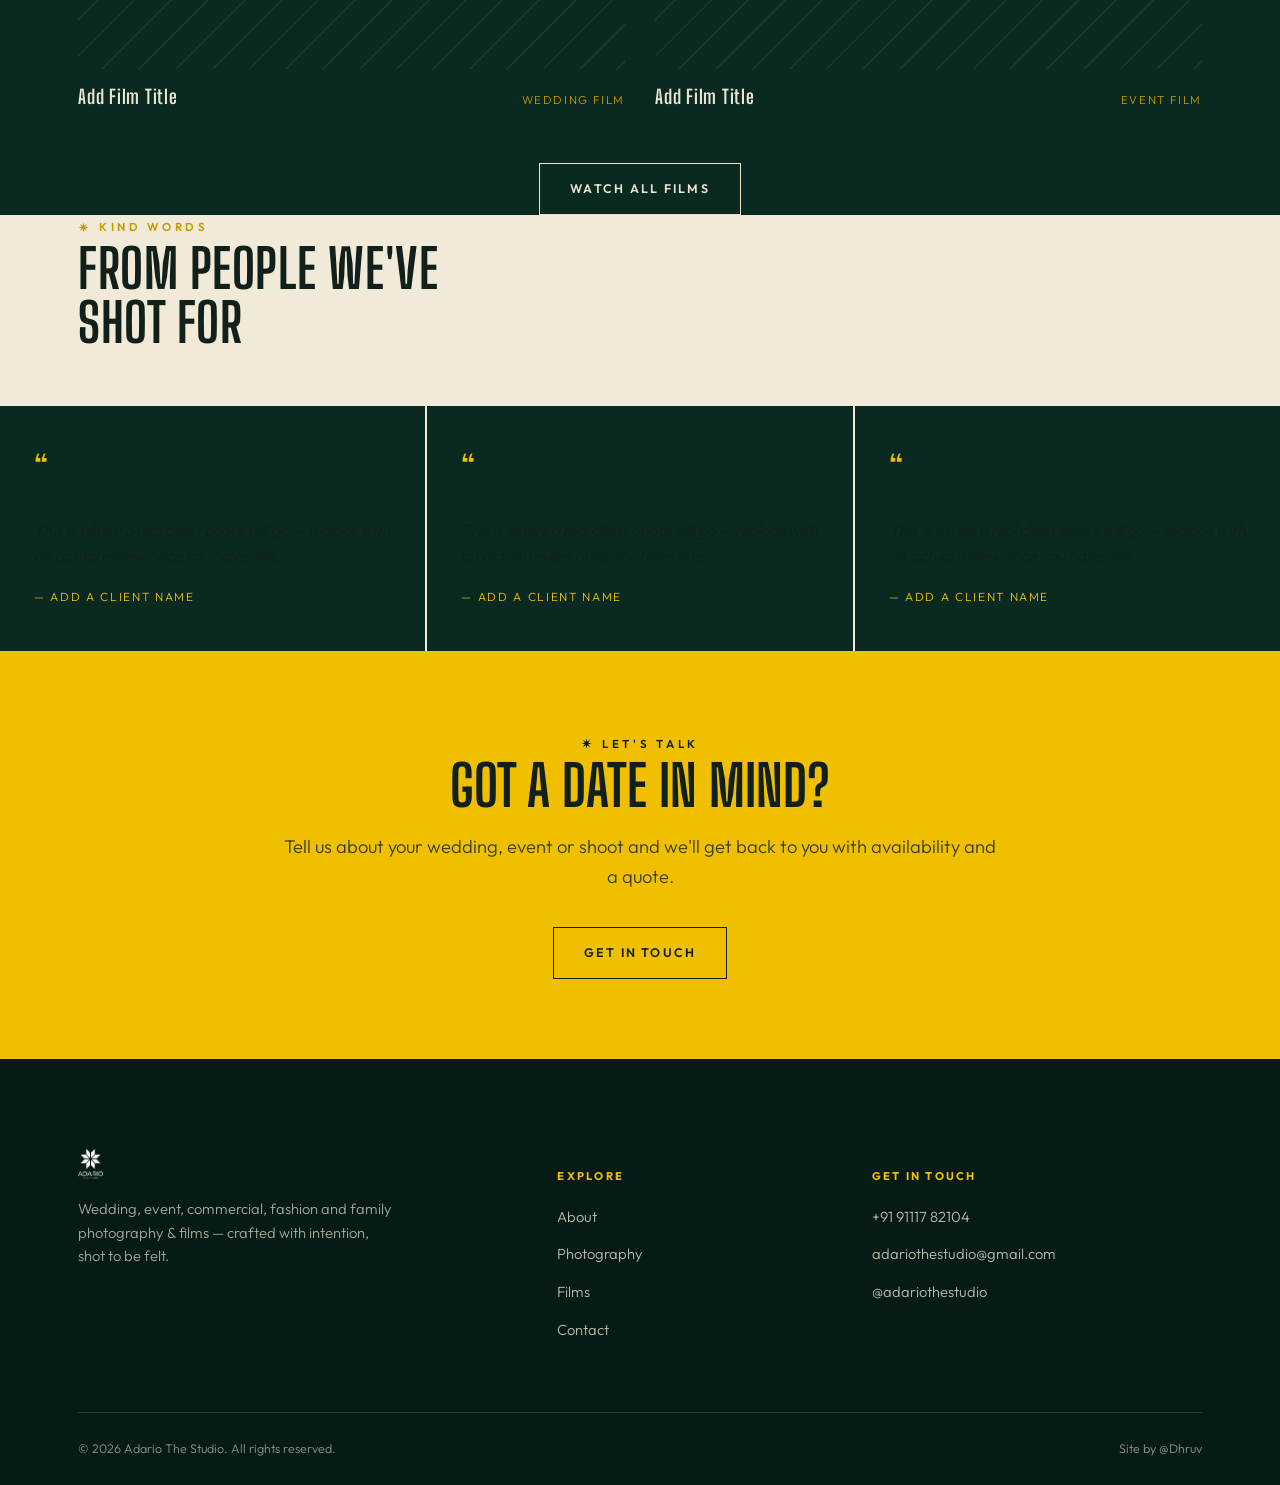
==== commit e340c5d5: "Fix icon file" ====
(no text change in the page or its own stylesheets)
